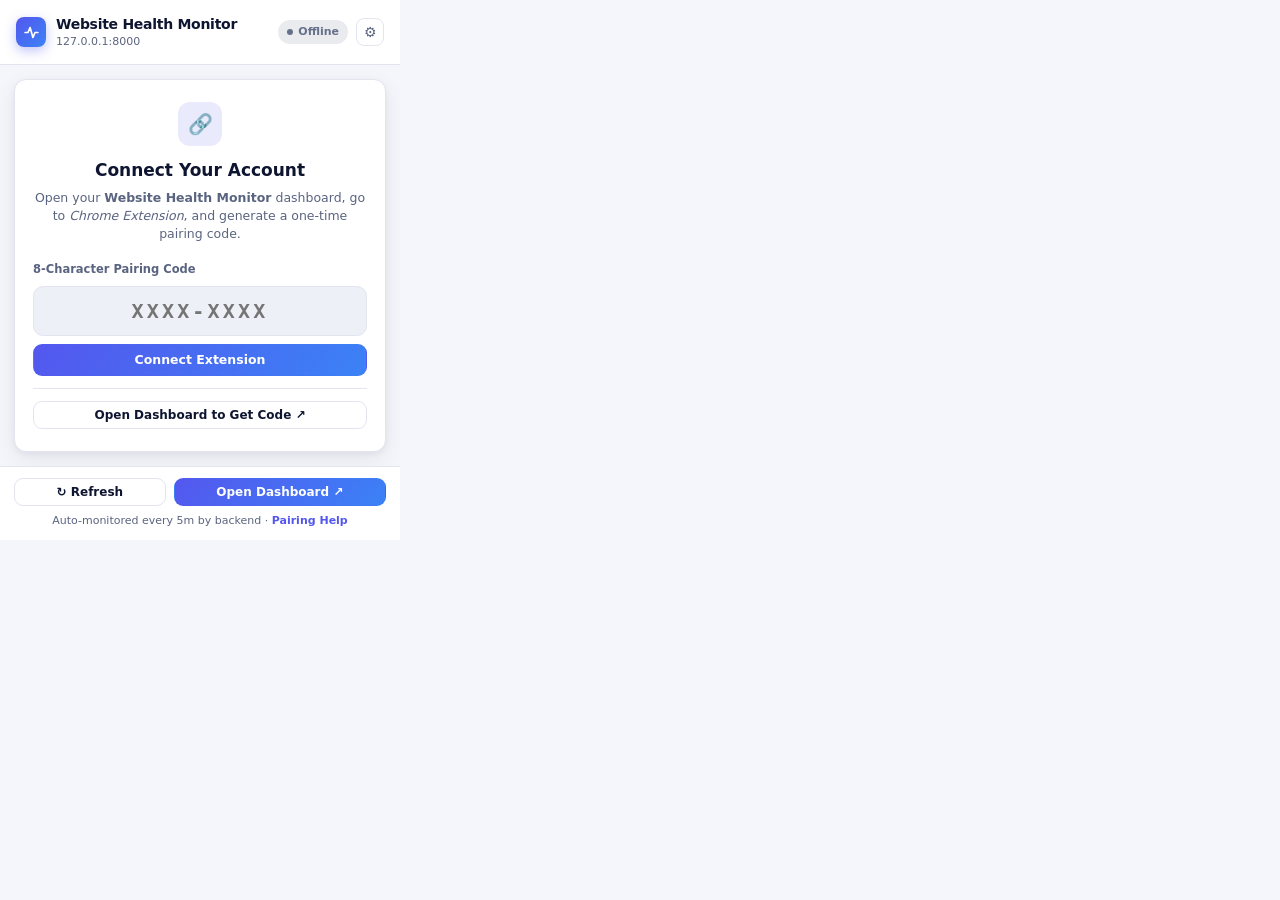
==== extension/popup.html @ c71eb817 "feat: added chrome extenstion" ====
<!doctype html>
<html lang="en">
  <head>
    <meta charset="UTF-8" />
    <meta name="viewport" content="width=device-width, initial-scale=1.0" />
    <title>Website Health Monitor</title>
    <link rel="stylesheet" href="popup.css" />
  </head>
  <body>
    <div class="shell">
      <header class="header">
        <div class="brand">
          <span class="logo-mark" aria-hidden="true">
            <svg viewBox="0 0 24 24" fill="none" stroke="#fff" stroke-width="2.4" stroke-linecap="round" stroke-linejoin="round">
              <path d="M3 12h4l3-7 4 14 3-7h4" />
            </svg>
          </span>
          <div>
            <div class="brand-title">Website Health Monitor</div>
            <div class="brand-sub" id="api-env-label">127.0.0.1:8000</div>
          </div>
        </div>
        <div class="header-actions">
          <span class="conn-badge disconnected" id="conn-badge">
            <span class="dot"></span>
            <span id="conn-text">Offline</span>
          </span>
          <button class="icon-btn" id="settings-toggle" title="API Server Settings" aria-label="API Server Settings">&#9881;</button>
        </div>
      </header>

      <section class="settings-panel hidden" id="settings-panel">
        <label class="field-label" for="api-url-input">Backend API Base URL</label>
        <div class="settings-row">
          <input type="url" id="api-url-input" placeholder="http://127.0.0.1:8000" />
          <button class="btn btn-sm btn-primary" id="save-api-url">Save</button>
        </div>
        <div class="preset-row">
          <button type="button" class="link-btn" data-preset="local">Use Local (8000)</button>
          <button type="button" class="link-btn" data-preset="production">Use Production</button>
        </div>
      </section>

      <div class="banner hidden" id="alert-banner" role="status"></div>

      <section class="tab-bar hidden" id="current-tab-bar">
        <div class="tab-info">
          <span class="tab-label">Active Tab:</span>
          <span class="tab-url" id="current-tab-url" title=""></span>
        </div>
        <span class="tab-status" id="current-tab-status"></span>
      </section>

      <main class="view" id="pairing-view">
        <div class="card pairing-card">
          <div class="pairing-icon">&#128279;</div>
          <h1>Connect Your Account</h1>
          <p class="muted">
            Open your <strong>Website Health Monitor</strong> dashboard, go to <em>Chrome Extension</em>, and generate a one-time pairing code.
          </p>
          <form id="pairing-form" class="pairing-form">
            <label class="field-label" for="pairing-code-input">8-Character Pairing Code</label>
            <input type="text" id="pairing-code-input" class="code-input" placeholder="XXXX-XXXX" maxlength="9" autocomplete="off" spellcheck="false" required />
            <button type="submit" class="btn btn-primary btn-block" id="connect-btn">Connect Extension</button>
          </form>
          <div class="pairing-help">
            <button type="button" class="btn btn-sm btn-block" id="pair-open-dashboard">Open Dashboard to Get Code &#8599;</button>
          </div>
        </div>
      </main>

      <main class="view hidden" id="monitor-view">
        <section class="account-bar">
          <div class="account-meta">
            <div class="avatar" id="user-avatar">U</div>
            <div class="account-text">
              <div class="account-name" id="user-name">Loading?</div>
              <div class="account-email" id="user-email"></div>
            </div>
          </div>
          <button type="button" class="btn btn-xs btn-danger" id="disconnect-btn">Disconnect</button>
        </section>

        <section class="summary-strip">
          <div class="stat"><strong id="stat-total">0</strong><span>Total</span></div>
          <div class="stat ok"><strong id="stat-ok">0</strong><span>Healthy</span></div>
          <div class="stat warn"><strong id="stat-warn">0</strong><span>Degraded</span></div>
          <div class="stat bad"><strong id="stat-bad">0</strong><span>Down</span></div>
        </section>

        <section class="websites-list" id="websites-list"></section>
      </main>

      <footer class="footer">
        <div class="footer-actions">
          <button type="button" class="btn btn-sm" id="refresh-btn">&#8635; Refresh</button>
          <button type="button" class="btn btn-sm btn-primary" id="dashboard-btn">Open Dashboard &#8599;</button>
        </div>
        <div class="footer-note">
          Auto-monitored every 5m by backend &middot; <a href="#" id="help-link">Pairing Help</a>
        </div>
      </footer>
    </div>
    <script src="config.js"></script>
    <script src="popup.js"></script>
  </body>
</html>
---- extension/popup.css ----
:root {
  --bg: #f5f6fb; --surface: #ffffff; --surface-2: #eef0f8; --border: #e2e5f0;
  --text: #0e1530; --muted: #5a6480;
  --accent: #5457ee; --accent-2: #3b82f6; --accent-soft: rgba(84, 87, 238, 0.12); --on-accent: #ffffff;
  --ok: #0f9d58; --ok-soft: rgba(15, 157, 88, 0.12);
  --warn: #b86e00; --warn-soft: rgba(245, 158, 11, 0.18);
  --bad: #d4303d; --bad-soft: rgba(212, 48, 61, 0.12);
  --unk: #66708a; --unk-soft: rgba(102, 112, 138, 0.14);
  --shadow: 0 2px 6px rgba(14, 21, 48, 0.05), 0 8px 24px rgba(14, 21, 48, 0.07);
  --radius: 12px;
  --font: "Inter", system-ui, -apple-system, "Segoe UI", Roboto, sans-serif;
}
@media (prefers-color-scheme: dark) {
  :root {
    --bg: #080d1c; --surface: #0f1730; --surface-2: #16204a; --border: #1f2b57;
    --text: #eef1fb; --muted: #98a3c7;
    --accent: #7b7dff; --accent-2: #4c9aff; --accent-soft: rgba(123, 125, 255, 0.16);
    --ok: #34d399; --ok-soft: rgba(52, 211, 153, 0.14);
    --warn: #fbbf24; --warn-soft: rgba(251, 191, 36, 0.15);
    --bad: #fb7185; --bad-soft: rgba(251, 113, 133, 0.15);
    --unk: #9aa4c4; --unk-soft: rgba(154, 164, 196, 0.14);
    --shadow: 0 2px 8px rgba(0, 0, 0, 0.4), 0 12px 28px rgba(0, 0, 0, 0.35);
  }
}
* { box-sizing: border-box; margin: 0; padding: 0; }
body { width: 400px; min-height: 480px; max-height: 600px; font-family: var(--font); background: var(--bg); color: var(--text); line-height: 1.45; -webkit-font-smoothing: antialiased; overflow-x: hidden; }
.hidden { display: none !important; }
.shell { display: flex; flex-direction: column; min-height: 480px; max-height: 600px; }
.header { display: flex; align-items: center; justify-content: space-between; padding: 14px 16px; background: var(--surface); border-bottom: 1px solid var(--border); position: sticky; top: 0; z-index: 10; }
.brand { display: flex; align-items: center; gap: 10px; }
.logo-mark { width: 30px; height: 30px; border-radius: 8px; display: grid; place-items: center; background: linear-gradient(135deg, var(--accent), var(--accent-2)); box-shadow: 0 4px 12px rgba(84, 87, 238, 0.35); flex-shrink: 0; }
.logo-mark svg { width: 17px; height: 17px; }
.brand-title { font-size: 14px; font-weight: 800; letter-spacing: -0.02em; }
.brand-sub { font-size: 11px; color: var(--muted); }
.header-actions { display: flex; align-items: center; gap: 8px; }
.conn-badge { display: inline-flex; align-items: center; gap: 5px; padding: 4px 9px; border-radius: 999px; font-size: 11px; font-weight: 700; }
.conn-badge .dot { width: 6px; height: 6px; border-radius: 50%; background: currentColor; }
.conn-badge.connected { color: var(--ok); background: var(--ok-soft); }
.conn-badge.disconnected { color: var(--unk); background: var(--unk-soft); }
.icon-btn { width: 28px; height: 28px; border-radius: 8px; border: 1px solid var(--border); background: var(--surface); color: var(--muted); cursor: pointer; display: grid; place-items: center; font-size: 14px; }
.icon-btn:hover { border-color: var(--accent); color: var(--text); }
.settings-panel { padding: 12px 16px; background: var(--surface-2); border-bottom: 1px solid var(--border); }
.settings-row { display: flex; gap: 8px; margin-top: 5px; }
.settings-row input { flex: 1; padding: 7px 10px; border-radius: 8px; border: 1px solid var(--border); background: var(--surface); color: var(--text); font-size: 12px; }
.preset-row { display: flex; gap: 12px; margin-top: 6px; }
.link-btn { background: none; border: none; color: var(--accent); font-size: 11px; font-weight: 600; cursor: pointer; }
.banner { margin: 10px 14px 0; padding: 9px 12px; border-radius: 9px; font-size: 12px; font-weight: 500; border-left: 3px solid var(--accent); background: var(--surface); box-shadow: var(--shadow); }
.banner.success { border-left-color: var(--ok); color: var(--ok); background: var(--ok-soft); }
.banner.error { border-left-color: var(--bad); color: var(--bad); background: var(--bad-soft); }
.tab-bar { margin: 10px 14px 0; padding: 7px 11px; border-radius: 9px; background: var(--surface); border: 1px solid var(--border); display: flex; align-items: center; justify-content: space-between; gap: 8px; font-size: 11px; }
.tab-info { display: flex; align-items: center; gap: 6px; min-width: 0; }
.tab-label { color: var(--muted); font-weight: 600; flex-shrink: 0; }
.tab-url { color: var(--text); white-space: nowrap; overflow: hidden; text-overflow: ellipsis; }
.tab-status { font-weight: 700; flex-shrink: 0; color: var(--accent); }
.view { flex: 1; padding: 14px; overflow-y: auto; }
.card { background: var(--surface); border: 1px solid var(--border); border-radius: var(--radius); box-shadow: var(--shadow); }
.pairing-card { padding: 22px 18px; text-align: center; }
.pairing-icon { width: 44px; height: 44px; margin: 0 auto 12px; border-radius: 12px; background: var(--accent-soft); color: var(--accent); display: grid; place-items: center; font-size: 20px; }
.pairing-card h1 { font-size: 17px; font-weight: 800; margin-bottom: 6px; }
.pairing-card .muted { font-size: 12.5px; color: var(--muted); margin-bottom: 18px; }
.pairing-form { text-align: left; display: flex; flex-direction: column; gap: 8px; }
.field-label { font-size: 11.5px; font-weight: 600; color: var(--muted); }
.code-input { width: 100%; padding: 12px; border-radius: 10px; border: 1px solid var(--border); background: var(--surface-2); color: var(--text); font-family: monospace; font-size: 20px; font-weight: 800; letter-spacing: 0.16em; text-align: center; text-transform: uppercase; }
.code-input:focus { outline: none; border-color: var(--accent); box-shadow: 0 0 0 3px var(--accent-soft); }
.pairing-help { margin-top: 12px; padding-top: 12px; border-top: 1px solid var(--border); }
.account-bar { display: flex; align-items: center; justify-content: space-between; gap: 10px; padding: 10px 12px; background: var(--surface); border: 1px solid var(--border); border-radius: var(--radius); margin-bottom: 10px; }
.account-meta { display: flex; align-items: center; gap: 9px; min-width: 0; }
.avatar { width: 32px; height: 32px; border-radius: 50%; background: linear-gradient(135deg, var(--accent), var(--accent-2)); color: #fff; font-weight: 700; font-size: 13px; display: grid; place-items: center; flex-shrink: 0; }
.account-text { min-width: 0; }
.account-name { font-size: 13px; font-weight: 700; white-space: nowrap; overflow: hidden; text-overflow: ellipsis; }
.account-email { font-size: 11px; color: var(--muted); white-space: nowrap; overflow: hidden; text-overflow: ellipsis; }
.summary-strip { display: grid; grid-template-columns: repeat(4, 1fr); gap: 8px; margin-bottom: 12px; }
.stat { background: var(--surface); border: 1px solid var(--border); border-radius: 10px; padding: 8px 6px; text-align: center; }
.stat strong { display: block; font-size: 15px; font-weight: 800; }
.stat span { font-size: 10.5px; color: var(--muted); font-weight: 600; }
.stat.ok strong { color: var(--ok); }
.stat.warn strong { color: var(--warn); }
.stat.bad strong { color: var(--bad); }
.websites-list { display: flex; flex-direction: column; gap: 10px; }
.site-card { background: var(--surface); border: 1px solid var(--border); border-radius: var(--radius); padding: 12px 13px; box-shadow: var(--shadow); transition: border-color 0.15s; }
.site-card:hover { border-color: var(--accent); }
.site-top { display: flex; align-items: flex-start; justify-content: space-between; gap: 8px; margin-bottom: 8px; }
.site-title-wrap { min-width: 0; }
.site-name { font-size: 13.5px; font-weight: 700; white-space: nowrap; overflow: hidden; text-overflow: ellipsis; }
.site-url { display: block; font-size: 11.5px; color: var(--muted); white-space: nowrap; overflow: hidden; text-overflow: ellipsis; text-decoration: none; }
.site-url:hover { color: var(--accent); text-decoration: underline; }
.pill { display: inline-flex; align-items: center; gap: 5px; padding: 3px 9px; border-radius: 999px; font-size: 11px; font-weight: 700; text-transform: capitalize; flex-shrink: 0; }
.pill::before { content: ""; width: 6px; height: 6px; border-radius: 50%; background: currentColor; }
.pill.operational { color: var(--ok); background: var(--ok-soft); }
.pill.degraded { color: var(--warn); background: var(--warn-soft); }
.pill.down { color: var(--bad); background: var(--bad-soft); }
.pill.unknown { color: var(--unk); background: var(--unk-soft); }
.site-metrics { display: flex; align-items: center; justify-content: space-between; gap: 8px; padding-top: 8px; border-top: 1px solid var(--border); font-size: 11.5px; color: var(--muted); }
.metric-group { display: flex; align-items: center; gap: 10px; flex-wrap: wrap; }
.metric strong { color: var(--text); font-weight: 600; }
.empty-state { text-align: center; padding: 28px 18px; background: var(--surface); border: 1px dashed var(--border); border-radius: var(--radius); }
.empty-state h3 { font-size: 14px; margin-bottom: 6px; }
.empty-state p { font-size: 12px; color: var(--muted); margin-bottom: 14px; }
.btn { display: inline-flex; align-items: center; justify-content: center; gap: 6px; padding: 9px 14px; border-radius: 9px; border: 1px solid var(--border); background: var(--surface); color: var(--text); font: 600 12.5px/1 var(--font); cursor: pointer; }
.btn:hover:not(:disabled) { border-color: var(--accent); }
.btn:disabled { opacity: 0.6; cursor: not-allowed; }
.btn-primary { background: linear-gradient(135deg, var(--accent), var(--accent-2)); color: var(--on-accent); border-color: transparent; }
.btn-danger { color: var(--bad); }
.btn-sm { padding: 7px 11px; font-size: 12px; }
.btn-xs { padding: 5px 9px; font-size: 11px; border-radius: 7px; }
.btn-block { width: 100%; }
.spinner { width: 12px; height: 12px; border: 2px solid currentColor; border-right-color: transparent; border-radius: 50%; display: inline-block; animation: spin 0.65s linear infinite; }
@keyframes spin { to { transform: rotate(360deg); } }
.footer { padding: 11px 14px; background: var(--surface); border-top: 1px solid var(--border); position: sticky; bottom: 0; }
.footer-actions { display: grid; grid-template-columns: 1fr 1.4fr; gap: 8px; margin-bottom: 7px; }
.footer-note { text-align: center; font-size: 11px; color: var(--muted); }
.footer-note a { color: var(--accent); text-decoration: none; font-weight: 600; }
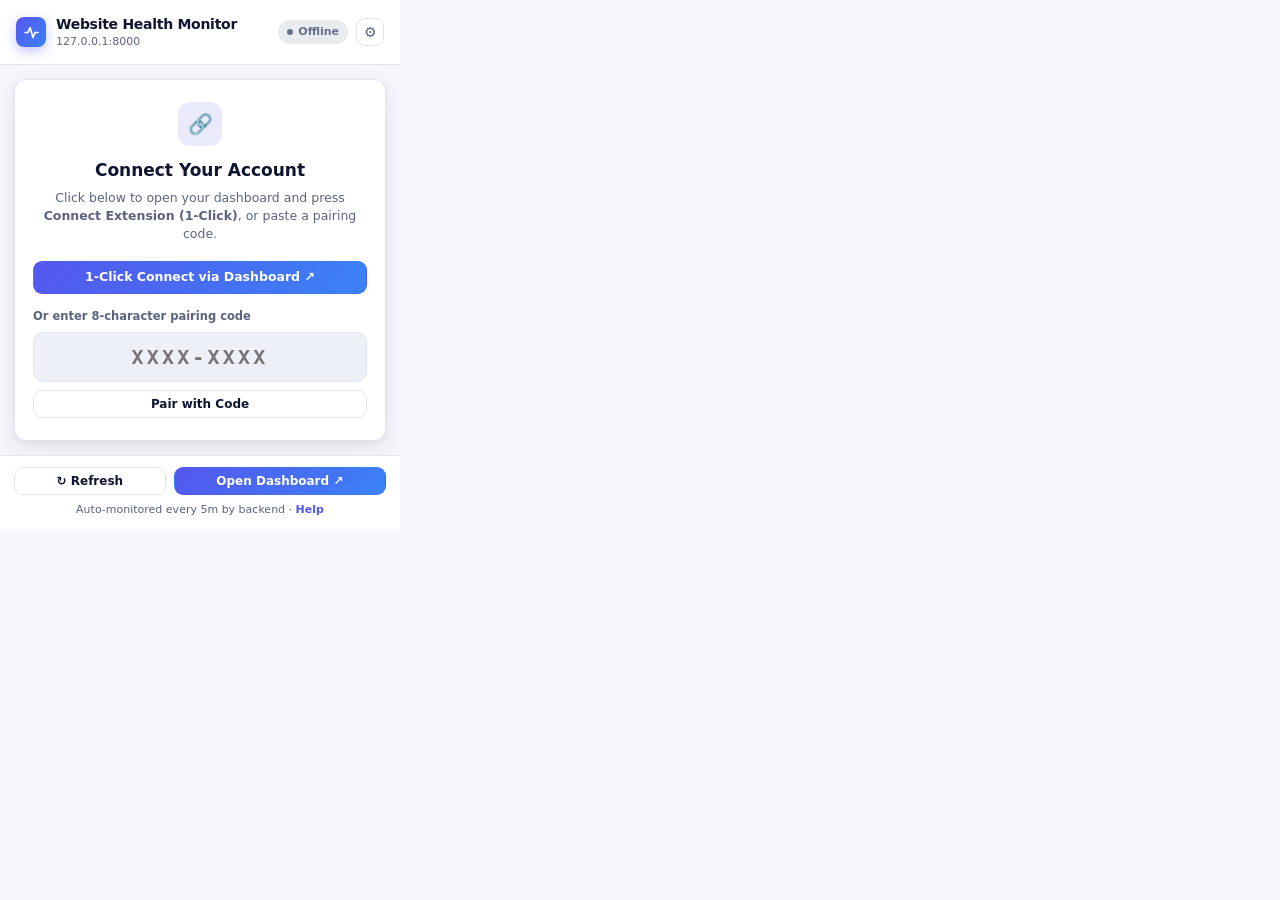
==== commit ff6de1c1: "Add 1-click Chrome extension pairing, active-tab monitor, and Render secret fallback" ====
--- a/extension/popup.html
+++ b/extension/popup.html
@@ -37,18 +37,22 @@
         </div>
         <div class="preset-row">
           <button type="button" class="link-btn" data-preset="local">Use Local (8000)</button>
-          <button type="button" class="link-btn" data-preset="production">Use Production</button>
+          <button type="button" class="link-btn" data-preset="production">Use Render Production</button>
         </div>
       </section>
 
       <div class="banner hidden" id="alert-banner" role="status"></div>
 
+      <!-- Current Open Website Bar with 1-Click Monitor -->
       <section class="tab-bar hidden" id="current-tab-bar">
         <div class="tab-info">
-          <span class="tab-label">Active Tab:</span>
+          <span class="tab-label">Current Site:</span>
           <span class="tab-url" id="current-tab-url" title=""></span>
         </div>
-        <span class="tab-status" id="current-tab-status"></span>
+        <div style="display:flex; align-items:center; gap:6px; flex-shrink:0;">
+          <span class="tab-status" id="current-tab-status"></span>
+          <button type="button" class="btn btn-xs btn-primary hidden" id="monitor-current-btn">+ Monitor</button>
+        </div>
       </section>
 
       <main class="view" id="pairing-view">
@@ -56,16 +60,18 @@
           <div class="pairing-icon">&#128279;</div>
           <h1>Connect Your Account</h1>
           <p class="muted">
-            Open your <strong>Website Health Monitor</strong> dashboard, go to <em>Chrome Extension</em>, and generate a one-time pairing code.
+            Click below to open your dashboard and press <strong>Connect Extension (1-Click)</strong>, or paste a pairing code.
           </p>
+          <div style="margin-bottom:14px;">
+            <button type="button" class="btn btn-primary btn-block" id="pair-open-dashboard">
+              1-Click Connect via Dashboard &#8599;
+            </button>
+          </div>
           <form id="pairing-form" class="pairing-form">
-            <label class="field-label" for="pairing-code-input">8-Character Pairing Code</label>
+            <label class="field-label" for="pairing-code-input">Or enter 8-character pairing code</label>
             <input type="text" id="pairing-code-input" class="code-input" placeholder="XXXX-XXXX" maxlength="9" autocomplete="off" spellcheck="false" required />
-            <button type="submit" class="btn btn-primary btn-block" id="connect-btn">Connect Extension</button>
+            <button type="submit" class="btn btn-sm btn-block" id="connect-btn">Pair with Code</button>
           </form>
-          <div class="pairing-help">
-            <button type="button" class="btn btn-sm btn-block" id="pair-open-dashboard">Open Dashboard to Get Code &#8599;</button>
-          </div>
         </div>
       </main>
 
@@ -97,7 +103,7 @@
           <button type="button" class="btn btn-sm btn-primary" id="dashboard-btn">Open Dashboard &#8599;</button>
         </div>
         <div class="footer-note">
-          Auto-monitored every 5m by backend &middot; <a href="#" id="help-link">Pairing Help</a>
+          Auto-monitored every 5m by backend &middot; <a href="#" id="help-link">Help</a>
         </div>
       </footer>
     </div>
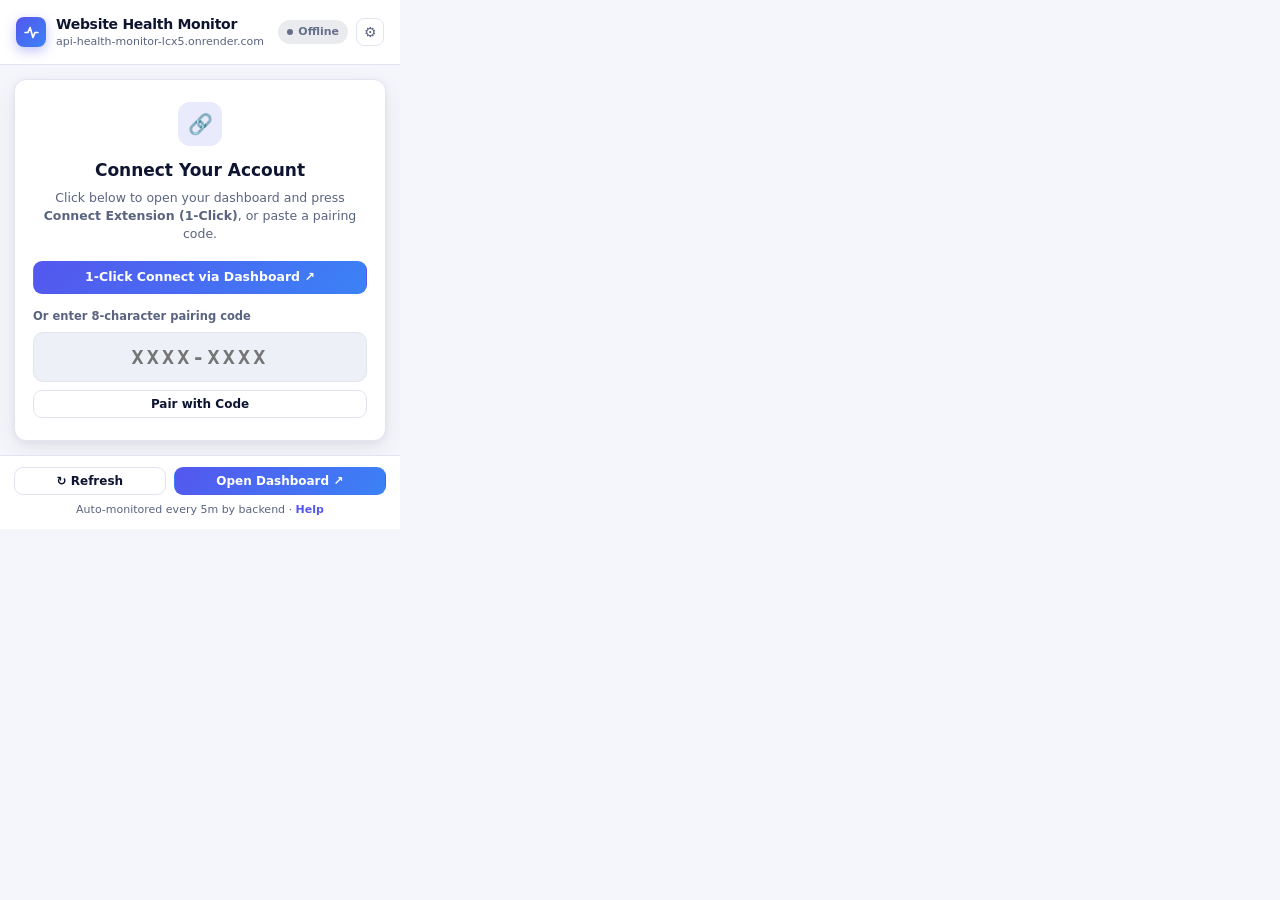
==== commit 6619b21c: "Set live Render URL as default in Chrome extension and update install steps" ====
--- a/extension/popup.html
+++ b/extension/popup.html
@@ -17,7 +17,7 @@
           </span>
           <div>
             <div class="brand-title">Website Health Monitor</div>
-            <div class="brand-sub" id="api-env-label">127.0.0.1:8000</div>
+            <div class="brand-sub" id="api-env-label">api-health-monitor-lcx5.onrender.com</div>
           </div>
         </div>
         <div class="header-actions">
@@ -32,7 +32,7 @@
       <section class="settings-panel hidden" id="settings-panel">
         <label class="field-label" for="api-url-input">Backend API Base URL</label>
         <div class="settings-row">
-          <input type="url" id="api-url-input" placeholder="http://127.0.0.1:8000" />
+          <input type="url" id="api-url-input" placeholder="https://api-health-monitor-lcx5.onrender.com" />
           <button class="btn btn-sm btn-primary" id="save-api-url">Save</button>
         </div>
         <div class="preset-row">
@@ -43,7 +43,6 @@
 
       <div class="banner hidden" id="alert-banner" role="status"></div>
 
-      <!-- Current Open Website Bar with 1-Click Monitor -->
       <section class="tab-bar hidden" id="current-tab-bar">
         <div class="tab-info">
           <span class="tab-label">Current Site:</span>
--- a/extension/popup.css
+++ b/extension/popup.css
@@ -62,7 +62,6 @@
 .field-label { font-size: 11.5px; font-weight: 600; color: var(--muted); }
 .code-input { width: 100%; padding: 12px; border-radius: 10px; border: 1px solid var(--border); background: var(--surface-2); color: var(--text); font-family: monospace; font-size: 20px; font-weight: 800; letter-spacing: 0.16em; text-align: center; text-transform: uppercase; }
 .code-input:focus { outline: none; border-color: var(--accent); box-shadow: 0 0 0 3px var(--accent-soft); }
-.pairing-help { margin-top: 12px; padding-top: 12px; border-top: 1px solid var(--border); }
 .account-bar { display: flex; align-items: center; justify-content: space-between; gap: 10px; padding: 10px 12px; background: var(--surface); border: 1px solid var(--border); border-radius: var(--radius); margin-bottom: 10px; }
 .account-meta { display: flex; align-items: center; gap: 9px; min-width: 0; }
 .avatar { width: 32px; height: 32px; border-radius: 50%; background: linear-gradient(135deg, var(--accent), var(--accent-2)); color: #fff; font-weight: 700; font-size: 13px; display: grid; place-items: center; flex-shrink: 0; }
